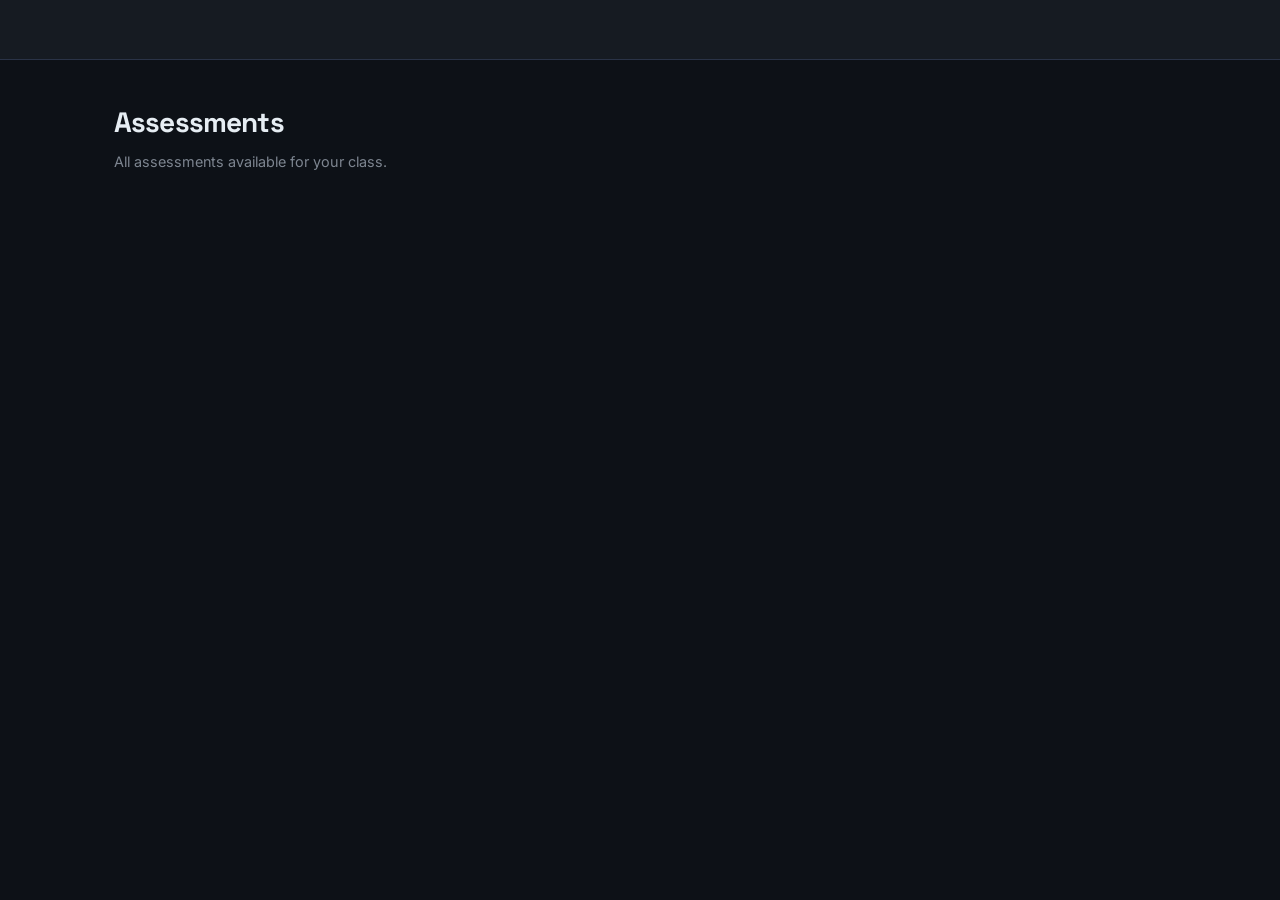
==== frontend/assessments.html @ ba1c1a13 "Fixed bugs. Frontend html pages added" ====
<!DOCTYPE html>
<html lang="en">
<head>
  <meta charset="UTF-8" />
  <meta name="viewport" content="width=device-width, initial-scale=1.0" />
  <title>Assessments – SmartPortal</title>
  <link rel="stylesheet" href="style.css" />
</head>
<body>
<nav></nav>

<div class="page">
  <div class="page-header">
    <h1>Assessments</h1>
    <p>All assessments available for your class.</p>
  </div>

  <div id="assessList"></div>
</div>

<!-- TAKE ASSESSMENT MODAL -->
<div class="modal-overlay" id="assessModal">
  <div class="modal">
    <div class="modal-header">
      <h2 id="modalTitle">Assessment</h2>
      <button class="modal-close" onclick="closeModal()">✕</button>
    </div>
    <div class="modal-body">
      <div id="modalAlert"></div>
      <div id="modalContent"></div>
      <div id="modalFooter" class="mt-3 flex-between"></div>
    </div>
  </div>
</div>

<script src="app.js"></script>
<script>
  if (!requireAuth()) throw '';
  renderNav('assessments.html');

  let currentAssessment = null;
  let currentSubmission = null;
  let questions = [];
  let answers = {};  // question_id -> { selected_option_id?, answer_text? }

  async function loadAssessments() {
    const el = document.getElementById('assessList');
    showLoading(el);
    try {
      const data = await apiFetch('/assessments');
      if (!data?.length) { showEmpty(el, '📝', 'No assessments available for your class right now.'); return; }
      el.innerHTML = `<div class="card-grid">${data.map(a => `
        <div class="assessment-card" onclick="openAssessment(${a.assessment_id})">
          <h3>${a.title}</h3>
          <p class="text-muted text-sm mt-1">${a.subject}</p>
          <div class="meta-row">
            <span class="badge">Class ${a.class_name}</span>
            <span class="badge accent">${a.max_marks} marks</span>
          </div>
        </div>
      `).join('')}</div>`;
    } catch (e) {
      showAlert(document.getElementById('assessList'), 'error', 'Could not load assessments: ' + (e.detail || e));
    }
  }

  async function openAssessment(id) {
    currentAssessment = id;
    answers = {};
    document.getElementById('assessModal').classList.add('show');

    const mc = document.getElementById('modalContent');
    const mf = document.getElementById('modalFooter');
    const ma = document.getElementById('modalAlert');
    ma.innerHTML = '';
    showLoading(mc);
    mf.innerHTML = '';

    try {
      const [assessment, qs] = await Promise.all([
        apiFetch(`/assessments/${id}`),
        apiFetch(`/assessments/${id}/questions`),
      ]);
      questions = qs || [];
      document.getElementById('modalTitle').textContent = assessment.title;

      mc.innerHTML = `
        <div style="margin-bottom:1.25rem">
          <div class="meta-row">
            <span class="badge">${assessment.subject}</span>
            <span class="badge info">${assessment.max_marks} marks total</span>
            <span class="badge">${questions.length} questions</span>
          </div>
        </div>
        ${questions.map((q, i) => renderQuestion(q, i)).join('')}
      `;

      mf.innerHTML = `
        <button class="btn btn-secondary" onclick="closeModal()">Cancel</button>
        <button class="btn btn-primary" onclick="startAndSubmit(${id})">Start &amp; Submit</button>
      `;
    } catch (e) {
      showAlert(mc, 'error', 'Could not load assessment: ' + (e.detail || e));
    }
  }

  function renderQuestion(q, i) {
    const isObj = q.question_type === 'objective' && q.options?.length;
    const opts = isObj
      ? q.options.map(o => `
          <label class="option-label" id="opt-label-${o.option_id}">
            <input type="radio" name="q${q.question_id}" value="${o.option_id}"
              onchange="selectOption(${q.question_id}, ${o.option_id}, 'opt-label-${o.option_id}', 'q${q.question_id}')">
            ${o.option_text}
            <span class="marks-badge">${q.marks} mk</span>
          </label>`).join('')
      : `<textarea rows="3" placeholder="Write your answer here…"
           oninput="answers['${q.question_id}'] = { answer_text: this.value }"
           style="font-size:.875rem"></textarea>`;

    return `
      <div class="question-card">
        <div class="q-num">Q${i + 1} · ${q.question_type}</div>
        <div class="q-text">${q.question_text}</div>
        ${opts}
      </div>`;
  }

  function selectOption(qid, oid, labelId, name) {
    answers[qid] = { selected_option_id: oid };
    document.querySelectorAll(`input[name="${name}"]`).forEach(r => {
      r.closest('.option-label')?.classList.remove('selected');
    });
    document.getElementById(labelId)?.classList.add('selected');
  }

  async function startAndSubmit(assessmentId) {
    const ma = document.getElementById('modalAlert');
    const mf = document.getElementById('modalFooter');
    ma.innerHTML = '';

    try {
      // 1. Create submission
      const sub = await apiFetch(`/submissions?assessment_id=${assessmentId}`, { method: 'POST' });
      currentSubmission = sub.submission_id;

      // 2. Build answers payload
      const payload = questions.map(q => {
        const a = answers[q.question_id] || {};
        return { question_id: q.question_id, ...a };
      });

      // 3. Submit answers
      await apiFetch(`/submissions/${currentSubmission}/answers`, {
        method: 'POST',
        body: JSON.stringify(payload),
      });

      // 4. Evaluate
      const result = await apiFetch(`/submissions/${currentSubmission}/evaluate`, { method: 'POST' });

      closeModal();
      window.location.href = `feedback.html?submission_id=${currentSubmission}`;
    } catch (e) {
      showAlert(ma, 'error', 'Submission failed: ' + (e.detail || JSON.stringify(e)));
    }
  }

  function closeModal() {
    document.getElementById('assessModal').classList.remove('show');
    currentAssessment = null;
    currentSubmission = null;
  }

  loadAssessments();
</script>
</body>
</html>
---- frontend/style.css ----
@import url('https://fonts.googleapis.com/css2?family=Space+Grotesk:wght@400;500;600;700&family=Inter:wght@400;500;600&display=swap');

:root {
  --bg:        #0d1117;
  --surface:   #161b22;
  --surface2:  #1c2330;
  --border:    #2a3347;
  --accent:    #f0a500;
  --accent2:   #e07b00;
  --text:      #e6edf3;
  --muted:     #7d8590;
  --success:   #3fb950;
  --danger:    #f85149;
  --info:      #58a6ff;
  --radius:    10px;
  --shadow:    0 4px 24px rgba(0,0,0,0.4);
}

*, *::before, *::after { box-sizing: border-box; margin: 0; padding: 0; }

body {
  font-family: 'Inter', sans-serif;
  background: var(--bg);
  color: var(--text);
  min-height: 100vh;
  font-size: 15px;
  line-height: 1.6;
}

/* ── NAV ── */
nav {
  background: var(--surface);
  border-bottom: 1px solid var(--border);
  padding: 0 2rem;
  height: 60px;
  display: flex;
  align-items: center;
  justify-content: space-between;
  position: sticky;
  top: 0;
  z-index: 100;
}

.nav-brand {
  font-family: 'Space Grotesk', sans-serif;
  font-weight: 700;
  font-size: 1.2rem;
  color: var(--accent);
  text-decoration: none;
  letter-spacing: -0.02em;
}
.nav-brand span { color: var(--text); }

.nav-links {
  display: flex;
  gap: 0.25rem;
  align-items: center;
  list-style: none;
}

.nav-links a {
  color: var(--muted);
  text-decoration: none;
  font-size: 0.875rem;
  font-weight: 500;
  padding: 0.4rem 0.85rem;
  border-radius: 6px;
  transition: color 0.15s, background 0.15s;
}
.nav-links a:hover,
.nav-links a.active { color: var(--text); background: var(--surface2); }

.nav-right {
  display: flex;
  align-items: center;
  gap: 0.75rem;
}

.nav-user {
  display: flex;
  align-items: center;
  gap: 0.6rem;
  font-size: 0.875rem;
  color: var(--muted);
}

.avatar {
  width: 34px; height: 34px;
  border-radius: 50%;
  background: linear-gradient(135deg, var(--accent), var(--accent2));
  display: flex; align-items: center; justify-content: center;
  font-family: 'Space Grotesk', sans-serif;
  font-weight: 700;
  font-size: 0.85rem;
  color: #000;
  cursor: pointer;
  border: 2px solid transparent;
  transition: border-color 0.2s;
}
.avatar:hover { border-color: var(--accent); }

/* Dropdown */
.dropdown { position: relative; }
.dropdown-menu {
  display: none;
  position: absolute;
  right: 0; top: calc(100% + 8px);
  background: var(--surface);
  border: 1px solid var(--border);
  border-radius: var(--radius);
  min-width: 160px;
  box-shadow: var(--shadow);
  overflow: hidden;
}
.dropdown-menu.show { display: block; }
.dropdown-menu a, .dropdown-menu button {
  display: block;
  width: 100%;
  padding: 0.65rem 1rem;
  color: var(--text);
  text-decoration: none;
  background: none;
  border: none;
  font-size: 0.875rem;
  font-family: 'Inter', sans-serif;
  cursor: pointer;
  text-align: left;
  transition: background 0.15s;
}
.dropdown-menu a:hover, .dropdown-menu button:hover { background: var(--surface2); }
.dropdown-menu .divider { height: 1px; background: var(--border); margin: 0.25rem 0; }
.dropdown-menu .logout { color: var(--danger); }

/* ── PAGE WRAPPER ── */
.page { max-width: 1100px; margin: 0 auto; padding: 2.5rem 1.5rem; }

.page-header {
  margin-bottom: 2rem;
}
.page-header h1 {
  font-family: 'Space Grotesk', sans-serif;
  font-size: 1.75rem;
  font-weight: 700;
  letter-spacing: -0.03em;
  color: var(--text);
}
.page-header p {
  color: var(--muted);
  margin-top: 0.35rem;
  font-size: 0.9rem;
}

/* ── CARDS ── */
.card {
  background: var(--surface);
  border: 1px solid var(--border);
  border-radius: var(--radius);
  padding: 1.5rem;
  box-shadow: var(--shadow);
}

.card-grid {
  display: grid;
  grid-template-columns: repeat(auto-fill, minmax(300px, 1fr));
  gap: 1rem;
}

.assessment-card {
  background: var(--surface);
  border: 1px solid var(--border);
  border-radius: var(--radius);
  padding: 1.25rem 1.5rem;
  cursor: pointer;
  transition: border-color 0.2s, transform 0.15s;
  position: relative;
  overflow: hidden;
}
.assessment-card::before {
  content: '';
  position: absolute;
  top: 0; left: 0;
  width: 3px; height: 100%;
  background: var(--accent);
  opacity: 0;
  transition: opacity 0.2s;
}
.assessment-card:hover { border-color: var(--accent); transform: translateY(-1px); }
.assessment-card:hover::before { opacity: 1; }

.assessment-card h3 {
  font-family: 'Space Grotesk', sans-serif;
  font-weight: 600;
  font-size: 1rem;
  margin-bottom: 0.5rem;
}

.meta-row {
  display: flex;
  flex-wrap: wrap;
  gap: 0.5rem;
  margin-top: 0.75rem;
}

.badge {
  display: inline-flex;
  align-items: center;
  gap: 0.3rem;
  padding: 0.25rem 0.6rem;
  border-radius: 4px;
  font-size: 0.75rem;
  font-weight: 600;
  background: var(--surface2);
  color: var(--muted);
  border: 1px solid var(--border);
}
.badge.accent { background: rgba(240,165,0,0.12); color: var(--accent); border-color: rgba(240,165,0,0.3); }
.badge.success { background: rgba(63,185,80,0.12); color: var(--success); border-color: rgba(63,185,80,0.3); }
.badge.danger { background: rgba(248,81,73,0.12); color: var(--danger); border-color: rgba(248,81,73,0.3); }
.badge.info { background: rgba(88,166,255,0.12); color: var(--info); border-color: rgba(88,166,255,0.3); }

/* ── STATS ── */
.stats-row {
  display: grid;
  grid-template-columns: repeat(auto-fit, minmax(180px, 1fr));
  gap: 1rem;
  margin-bottom: 2rem;
}

.stat-card {
  background: var(--surface);
  border: 1px solid var(--border);
  border-radius: var(--radius);
  padding: 1.25rem 1.5rem;
}
.stat-card .label {
  font-size: 0.75rem;
  font-weight: 600;
  color: var(--muted);
  text-transform: uppercase;
  letter-spacing: 0.06em;
  margin-bottom: 0.5rem;
}
.stat-card .value {
  font-family: 'Space Grotesk', sans-serif;
  font-size: 2rem;
  font-weight: 700;
  color: var(--text);
  line-height: 1;
}
.stat-card .value.accent { color: var(--accent); }
.stat-card .value.success { color: var(--success); }

/* ── SCORE RING ── */
.score-ring-wrap {
  display: flex;
  align-items: center;
  gap: 1.5rem;
  padding: 1.25rem 1.5rem;
  background: var(--surface);
  border: 1px solid var(--border);
  border-radius: var(--radius);
}
.score-ring-wrap .info { flex: 1; }
.score-ring-wrap .info h3 {
  font-family: 'Space Grotesk', sans-serif;
  font-weight: 600;
  font-size: 1rem;
  margin-bottom: 0.3rem;
}
.score-ring-wrap .info .sub { color: var(--muted); font-size: 0.85rem; }

svg.ring { width: 72px; height: 72px; flex-shrink: 0; }
.ring-bg { fill: none; stroke: var(--surface2); stroke-width: 6; }
.ring-fg { fill: none; stroke-width: 6; stroke-linecap: round; transform-origin: center; transform: rotate(-90deg); transition: stroke-dashoffset 0.6s ease; }

.score-text {
  font-family: 'Space Grotesk', sans-serif;
  font-weight: 700;
  font-size: 0.8rem;
  fill: var(--text);
  dominant-baseline: middle;
  text-anchor: middle;
}

/* ── TABLE ── */
table {
  width: 100%;
  border-collapse: collapse;
  font-size: 0.9rem;
}
th {
  text-align: left;
  padding: 0.65rem 1rem;
  color: var(--muted);
  font-size: 0.75rem;
  font-weight: 600;
  text-transform: uppercase;
  letter-spacing: 0.06em;
  border-bottom: 1px solid var(--border);
}
td {
  padding: 0.85rem 1rem;
  border-bottom: 1px solid var(--border);
  color: var(--text);
}
tr:last-child td { border-bottom: none; }
tr:hover td { background: var(--surface2); }

/* ── BUTTONS ── */
.btn {
  display: inline-flex;
  align-items: center;
  gap: 0.4rem;
  padding: 0.55rem 1.1rem;
  border-radius: 6px;
  font-size: 0.875rem;
  font-weight: 600;
  font-family: 'Inter', sans-serif;
  cursor: pointer;
  border: 1px solid transparent;
  transition: opacity 0.15s, transform 0.1s;
  text-decoration: none;
}
.btn:hover { opacity: 0.9; transform: translateY(-1px); }
.btn:active { transform: translateY(0); }

.btn-primary { background: var(--accent); color: #000; border-color: var(--accent); }
.btn-secondary { background: var(--surface2); color: var(--text); border-color: var(--border); }
.btn-danger { background: var(--danger); color: #fff; }
.btn-sm { padding: 0.35rem 0.75rem; font-size: 0.8rem; }

/* ── FORM ── */
.form-group { margin-bottom: 1.25rem; }
label {
  display: block;
  font-size: 0.8rem;
  font-weight: 600;
  color: var(--muted);
  text-transform: uppercase;
  letter-spacing: 0.05em;
  margin-bottom: 0.45rem;
}
input, select, textarea {
  width: 100%;
  background: var(--surface2);
  border: 1px solid var(--border);
  border-radius: 6px;
  padding: 0.65rem 0.9rem;
  color: var(--text);
  font-size: 0.9rem;
  font-family: 'Inter', sans-serif;
  outline: none;
  transition: border-color 0.15s;
}
input:focus, select:focus, textarea:focus {
  border-color: var(--accent);
}
textarea { min-height: 90px; resize: vertical; }

/* ── AUTH PAGE ── */
.auth-wrap {
  min-height: 100vh;
  display: flex;
  align-items: center;
  justify-content: center;
  padding: 2rem;
  background: var(--bg);
}
.auth-card {
  background: var(--surface);
  border: 1px solid var(--border);
  border-radius: 14px;
  padding: 2.5rem;
  width: 100%;
  max-width: 440px;
  box-shadow: var(--shadow);
}
.auth-logo {
  font-family: 'Space Grotesk', sans-serif;
  font-weight: 700;
  font-size: 1.4rem;
  color: var(--accent);
  text-align: center;
  margin-bottom: 0.25rem;
}
.auth-logo span { color: var(--text); }
.auth-sub {
  text-align: center;
  color: var(--muted);
  font-size: 0.85rem;
  margin-bottom: 2rem;
}
.auth-tabs {
  display: flex;
  background: var(--surface2);
  border-radius: 8px;
  padding: 3px;
  margin-bottom: 1.75rem;
}
.auth-tab {
  flex: 1;
  padding: 0.55rem;
  text-align: center;
  border-radius: 6px;
  font-size: 0.875rem;
  font-weight: 600;
  cursor: pointer;
  color: var(--muted);
  transition: all 0.15s;
  border: none;
  background: none;
  font-family: 'Inter', sans-serif;
}
.auth-tab.active {
  background: var(--surface);
  color: var(--text);
  box-shadow: 0 1px 4px rgba(0,0,0,0.3);
}

/* ── ALERT ── */
.alert {
  padding: 0.75rem 1rem;
  border-radius: 6px;
  font-size: 0.875rem;
  margin-bottom: 1rem;
}
.alert-error { background: rgba(248,81,73,0.12); border: 1px solid rgba(248,81,73,0.3); color: var(--danger); }
.alert-success { background: rgba(63,185,80,0.12); border: 1px solid rgba(63,185,80,0.3); color: var(--success); }
.alert-info { background: rgba(88,166,255,0.1); border: 1px solid rgba(88,166,255,0.25); color: var(--info); }

/* ── MODAL ── */
.modal-overlay {
  display: none;
  position: fixed; inset: 0;
  background: rgba(0,0,0,0.65);
  z-index: 200;
  align-items: center;
  justify-content: center;
  padding: 1.5rem;
}
.modal-overlay.show { display: flex; }
.modal {
  background: var(--surface);
  border: 1px solid var(--border);
  border-radius: 14px;
  width: 100%;
  max-width: 580px;
  max-height: 85vh;
  overflow-y: auto;
  box-shadow: var(--shadow);
}
.modal-header {
  padding: 1.5rem 1.5rem 0;
  display: flex;
  justify-content: space-between;
  align-items: flex-start;
}
.modal-header h2 {
  font-family: 'Space Grotesk', sans-serif;
  font-weight: 700;
  font-size: 1.1rem;
}
.modal-close {
  background: none; border: none;
  color: var(--muted); cursor: pointer;
  font-size: 1.3rem; line-height: 1;
  padding: 0; transition: color 0.15s;
}
.modal-close:hover { color: var(--text); }
.modal-body { padding: 1.25rem 1.5rem 1.5rem; }

/* ── LOADING / EMPTY ── */
.loading {
  text-align: center;
  padding: 3rem;
  color: var(--muted);
  font-size: 0.9rem;
}
.spinner {
  width: 32px; height: 32px;
  border: 3px solid var(--border);
  border-top-color: var(--accent);
  border-radius: 50%;
  animation: spin 0.7s linear infinite;
  margin: 0 auto 0.75rem;
}
@keyframes spin { to { transform: rotate(360deg); } }

.empty {
  text-align: center;
  padding: 3rem;
  color: var(--muted);
}
.empty-icon { font-size: 2.5rem; margin-bottom: 0.75rem; }
.empty p { font-size: 0.9rem; }

/* ── PROGRESS BAR ── */
.progress-wrap { background: var(--surface2); border-radius: 99px; height: 6px; overflow: hidden; }
.progress-bar { height: 100%; border-radius: 99px; background: var(--accent); transition: width 0.4s ease; }
.progress-bar.success { background: var(--success); }
.progress-bar.danger { background: var(--danger); }

/* ── FEEDBACK ITEM ── */
.feedback-item {
  background: var(--surface2);
  border: 1px solid var(--border);
  border-radius: 8px;
  padding: 1rem 1.25rem;
  margin-bottom: 0.75rem;
}
.feedback-item .q-text { font-weight: 500; margin-bottom: 0.5rem; }
.feedback-item .answer { color: var(--muted); font-size: 0.875rem; margin-bottom: 0.4rem; }
.feedback-item .fb {
  font-size: 0.8rem;
  font-weight: 600;
  display: inline-flex;
  align-items: center;
  gap: 0.3rem;
  margin-top: 0.3rem;
}

/* ── UTILS ── */
.flex { display: flex; }
.flex-between { display: flex; justify-content: space-between; align-items: center; }
.gap-1 { gap: 0.5rem; }
.gap-2 { gap: 1rem; }
.mt-1 { margin-top: 0.5rem; }
.mt-2 { margin-top: 1rem; }
.mt-3 { margin-top: 1.5rem; }
.text-muted { color: var(--muted); }
.text-sm { font-size: 0.85rem; }
.font-mono { font-family: 'Space Grotesk', monospace; }
.hidden { display: none !important; }

/* ── QUESTION CARD (take assessment) ── */
.question-card {
  background: var(--surface);
  border: 1px solid var(--border);
  border-radius: var(--radius);
  padding: 1.5rem;
  margin-bottom: 1rem;
}
.question-card .q-num {
  font-size: 0.7rem;
  font-weight: 700;
  letter-spacing: 0.08em;
  text-transform: uppercase;
  color: var(--accent);
  margin-bottom: 0.5rem;
}
.question-card .q-text {
  font-weight: 500;
  margin-bottom: 1rem;
  font-size: 0.95rem;
}
.option-label {
  display: flex;
  align-items: center;
  gap: 0.65rem;
  padding: 0.65rem 0.9rem;
  border-radius: 7px;
  border: 1px solid var(--border);
  margin-bottom: 0.5rem;
  cursor: pointer;
  transition: border-color 0.15s, background 0.15s;
  font-size: 0.875rem;
}
.option-label input[type=radio] { accent-color: var(--accent); }
.option-label:hover { border-color: var(--accent); background: rgba(240,165,0,0.05); }
.option-label.selected { border-color: var(--accent); background: rgba(240,165,0,0.08); }
.marks-badge {
  margin-left: auto;
  font-size: 0.75rem;
  color: var(--muted);
}

@media (max-width: 640px) {
  nav { padding: 0 1rem; }
  .nav-links { display: none; }
  .page { padding: 1.5rem 1rem; }
  .stats-row { grid-template-columns: 1fr 1fr; }
}
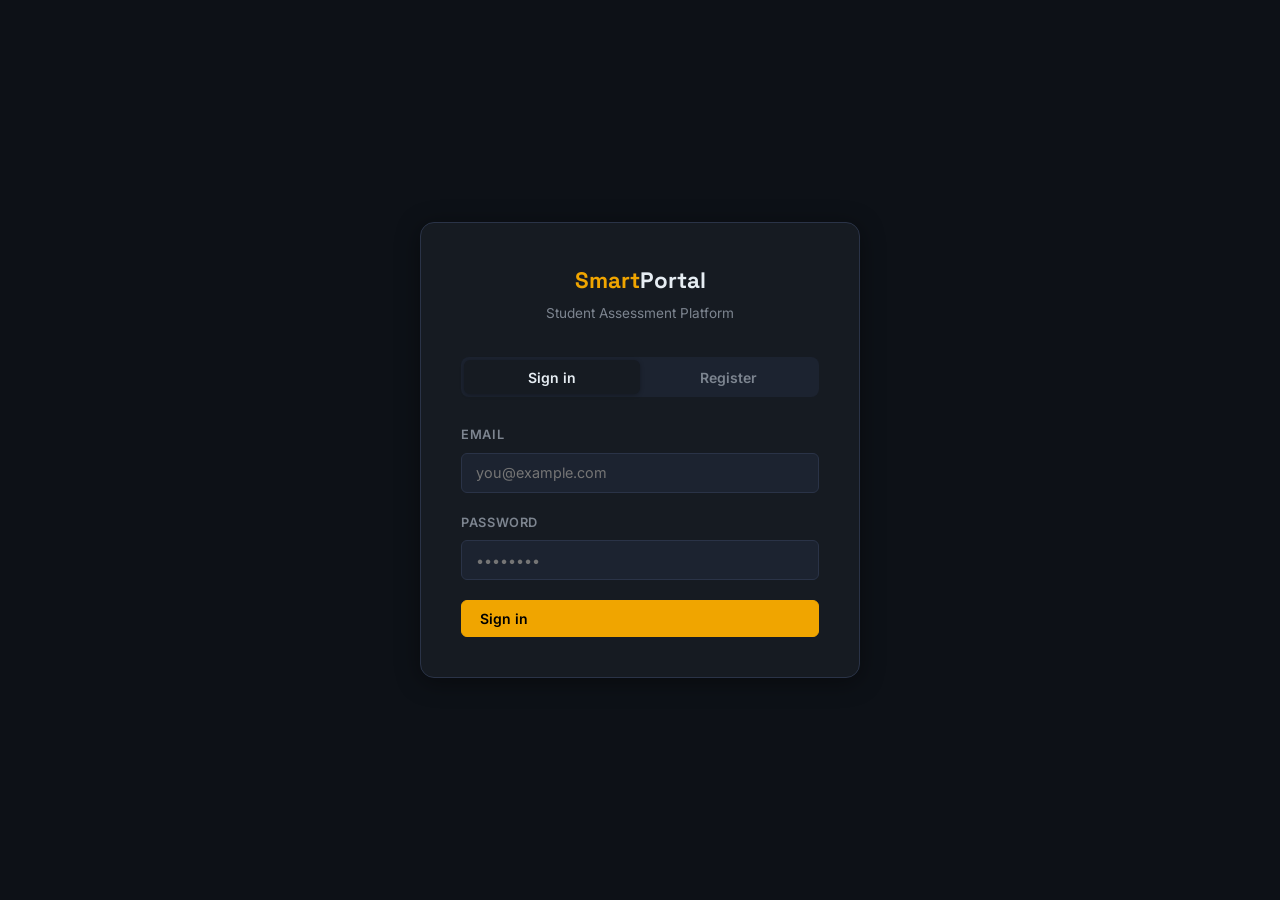
==== commit e70c4a69: "made changes in the frontend files." ====
--- a/frontend/assessments.html
+++ b/frontend/assessments.html
@@ -60,7 +60,7 @@
         </div>
       `).join('')}</div>`;
     } catch (e) {
-      showAlert(document.getElementById('assessList'), 'error', 'Could not load assessments: ' + (e.detail || e));
+      showAlert(document.getElementById('assessList'), 'error', 'Could not load assessments: ' + formatError(e.detail));
     }
   }
 
@@ -97,15 +97,15 @@
 
       mf.innerHTML = `
         <button class="btn btn-secondary" onclick="closeModal()">Cancel</button>
-        <button class="btn btn-primary" onclick="startAndSubmit(${id})">Start &amp; Submit</button>
+        <button class="btn btn-primary" id="submitBtn" onclick="startAndSubmit(${id})">Submit Assessment</button>
       `;
     } catch (e) {
-      showAlert(mc, 'error', 'Could not load assessment: ' + (e.detail || e));
+      showAlert(mc, 'error', 'Could not load assessment: ' + formatError(e.detail));
     }
   }
 
   function renderQuestion(q, i) {
-    const isObj = q.question_type === 'objective' && q.options?.length;
+    const isObj = q.question_type?.toLowerCase() === 'objective' && q.options?.length;
     const opts = isObj
       ? q.options.map(o => `
           <label class="option-label" id="opt-label-${o.option_id}">
@@ -136,33 +136,48 @@
 
   async function startAndSubmit(assessmentId) {
     const ma = document.getElementById('modalAlert');
-    const mf = document.getElementById('modalFooter');
+    const submitBtn = document.getElementById('submitBtn');
     ma.innerHTML = '';
 
+    const unanswered = questions.filter(q => {
+      const a = answers[q.question_id];
+      if (!a) return true;
+      if (q.question_type?.toLowerCase() === 'objective') return a.selected_option_id == null;
+      return !a.answer_text?.trim();
+    });
+
+    if (unanswered.length) {
+      showAlert(ma, 'error', `Please answer all questions. ${unanswered.length} remaining.`);
+      return;
+    }
+
+    if (submitBtn) { submitBtn.disabled = true; submitBtn.textContent = 'Submitting…'; }
+
     try {
-      // 1. Create submission
       const sub = await apiFetch(`/submissions?assessment_id=${assessmentId}`, { method: 'POST' });
       currentSubmission = sub.submission_id;
 
-      // 2. Build answers payload
       const payload = questions.map(q => {
-        const a = answers[q.question_id] || {};
-        return { question_id: q.question_id, ...a };
+        const a = answers[q.question_id];
+        return {
+          question_id: q.question_id,
+          selected_option_id: a.selected_option_id ?? null,
+          answer_text: a.answer_text?.trim() || null,
+        };
       });
 
-      // 3. Submit answers
       await apiFetch(`/submissions/${currentSubmission}/answers`, {
         method: 'POST',
         body: JSON.stringify(payload),
       });
 
-      // 4. Evaluate
-      const result = await apiFetch(`/submissions/${currentSubmission}/evaluate`, { method: 'POST' });
+      await apiFetch(`/submissions/${currentSubmission}/evaluate`, { method: 'POST' });
 
       closeModal();
       window.location.href = `feedback.html?submission_id=${currentSubmission}`;
     } catch (e) {
-      showAlert(ma, 'error', 'Submission failed: ' + (e.detail || JSON.stringify(e)));
+      showAlert(ma, 'error', 'Submission failed: ' + formatError(e.detail));
+      if (submitBtn) { submitBtn.disabled = false; submitBtn.textContent = 'Submit Assessment'; }
     }
   }
 
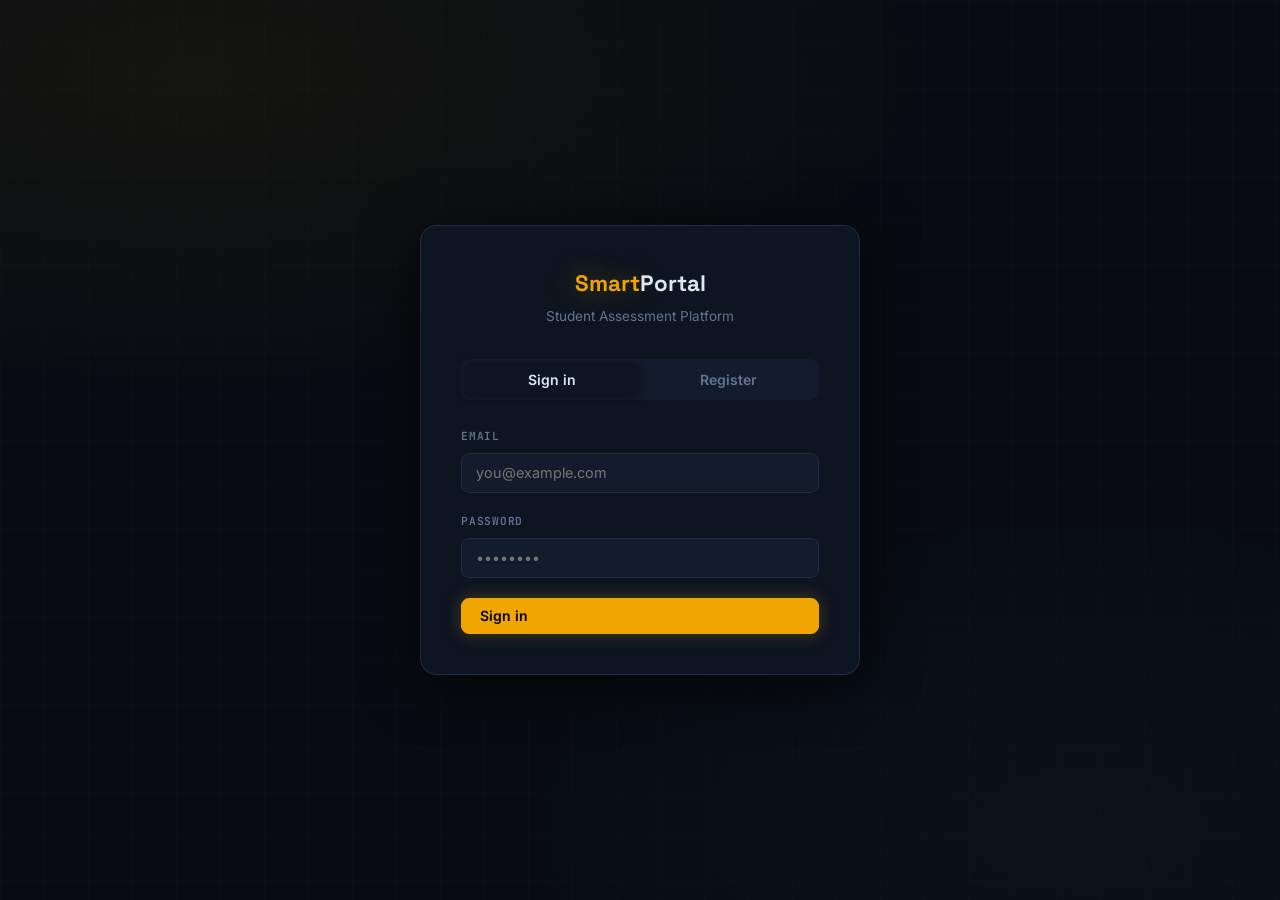
==== commit 8bf9f475: "added practice with AI. stores questions results and feedback in DB.assessment and practice session " ====
--- a/frontend/assessments.html
+++ b/frontend/assessments.html
@@ -47,21 +47,116 @@
     const el = document.getElementById('assessList');
     showLoading(el);
     try {
-      const data = await apiFetch('/assessments');
+      const [data, submissions] = await Promise.all([
+        apiFetch('/assessments'),
+        apiFetch('/submissions')
+      ]);
       if (!data?.length) { showEmpty(el, '📝', 'No assessments available for your class right now.'); return; }
-      el.innerHTML = `<div class="card-grid">${data.map(a => `
-        <div class="assessment-card" onclick="openAssessment(${a.assessment_id})">
-          <h3>${a.title}</h3>
-          <p class="text-muted text-sm mt-1">${a.subject}</p>
-          <div class="meta-row">
-            <span class="badge">Class ${a.class_name}</span>
-            <span class="badge accent">${a.max_marks} marks</span>
-          </div>
-        </div>
-      `).join('')}</div>`;
+
+      // Build a map: assessment_id -> array of submissions
+      const subMap = {};
+      (submissions || []).forEach(s => {
+        if (!subMap[s.assessment_id]) subMap[s.assessment_id] = [];
+        subMap[s.assessment_id].push(s);
+      });
+
+      // Classify each assessment
+      const pending = [];
+      const completed = [];
+      const retake = [];
+
+      data.forEach(a => {
+        const subs = subMap[a.assessment_id];
+        if (!subs || subs.length === 0) {
+          pending.push(a);
+        } else {
+          completed.push(a);
+          // Retake is allowed for all assessments right now
+          retake.push(a);
+        }
+      });
+
+      let html = '';
+
+      // Pending section
+      if (pending.length) {
+        html += `<div class="assess-section">
+          <div class="assess-section-header">
+            <span class="assess-section-icon pending">◷</span>
+            <h2>Pending</h2>
+            <span class="badge">${pending.length}</span>
+          </div>
+          <div class="card-grid">${pending.map(a => renderAssessCard(a, 'pending', null)).join('')}</div>
+        </div>`;
+      }
+
+      // Completed section
+      if (completed.length) {
+        html += `<div class="assess-section">
+          <div class="assess-section-header">
+            <span class="assess-section-icon completed">✓</span>
+            <h2>Completed</h2>
+            <span class="badge success">${completed.length}</span>
+          </div>
+          <div class="card-grid">${completed.map(a => {
+            const latest = subMap[a.assessment_id].sort((x, y) =>
+              new Date(y.submitted_at) - new Date(x.submitted_at)
+            )[0];
+            return renderAssessCard(a, 'completed', latest);
+          }).join('')}</div>
+        </div>`;
+      }
+
+      // Retake section
+      if (retake.length) {
+        html += `<div class="assess-section">
+          <div class="assess-section-header">
+            <span class="assess-section-icon retake">↺</span>
+            <h2>Retake Available</h2>
+            <span class="badge info">${retake.length}</span>
+          </div>
+          <div class="card-grid">${retake.map(a => renderAssessCard(a, 'retake', null)).join('')}</div>
+        </div>`;
+      }
+
+      if (!html) { showEmpty(el, '📝', 'No assessments available for your class right now.'); return; }
+      el.innerHTML = html;
     } catch (e) {
       showAlert(document.getElementById('assessList'), 'error', 'Could not load assessments: ' + formatError(e.detail));
     }
+  }
+
+  function renderAssessCard(a, status, latestSub) {
+    const statusConfig = {
+      pending:   { label: 'Pending',   cls: 'accent',  icon: '◷', action: 'Take Assessment →' },
+      completed: { label: 'Completed', cls: 'success', icon: '✓', action: 'View Submitted Answers →' },
+      retake:    { label: 'Retake',    cls: 'info',     icon: '↺', action: 'Retake Assessment →' }
+    };
+    const s = statusConfig[status];
+
+    const submittedInfo = latestSub
+      ? `<span class="text-sm text-muted" style="margin-top:.35rem;display:block">Last submitted: ${formatDate(latestSub.submitted_at)}</span>`
+      : '';
+
+    // Completed cards go to feedback page; pending/retake open the assessment modal
+    const clickAction = status === 'completed' && latestSub
+      ? `window.location.href='feedback.html?submission_id=${latestSub.submission_id}'`
+      : `openAssessment(${a.assessment_id})`;
+
+    return `
+      <div class="assessment-card assess-status-${status}" onclick="${clickAction}">
+        <div class="assess-status-badge">
+          <span class="badge ${s.cls}">${s.icon} ${s.label}</span>
+        </div>
+        <h3>${escapeHtml(a.title)}</h3>
+        <p class="text-muted text-sm mt-1">${escapeHtml(a.subject)}</p>
+        ${submittedInfo}
+        <div class="meta-row">
+          <span class="badge">Class ${escapeHtml(a.class_name)}</span>
+          <span class="badge accent">${a.max_marks} marks</span>
+        </div>
+        <div class="assess-action text-sm">${s.action}</div>
+      </div>`;
   }
 
   async function openAssessment(id) {
@@ -87,7 +182,7 @@
       mc.innerHTML = `
         <div style="margin-bottom:1.25rem">
           <div class="meta-row">
-            <span class="badge">${assessment.subject}</span>
+            <span class="badge">${escapeHtml(assessment.subject)}</span>
             <span class="badge info">${assessment.max_marks} marks total</span>
             <span class="badge">${questions.length} questions</span>
           </div>
@@ -120,8 +215,8 @@
 
     return `
       <div class="question-card">
-        <div class="q-num">Q${i + 1} · ${q.question_type}</div>
-        <div class="q-text">${q.question_text}</div>
+        <div class="q-num">Q${i + 1} · ${escapeHtml(q.question_type)}</div>
+        <div class="q-text">${escapeHtml(q.question_text)}</div>
         ${opts}
       </div>`;
   }
@@ -173,8 +268,9 @@
 
       await apiFetch(`/submissions/${currentSubmission}/evaluate`, { method: 'POST' });
 
-      closeModal();
-      window.location.href = `feedback.html?submission_id=${currentSubmission}`;
+    const submissionId = currentSubmission;  // ← save it first
+    closeModal();
+    window.location.href = `feedback.html?submission_id=${submissionId}`;
     } catch (e) {
       showAlert(ma, 'error', 'Submission failed: ' + formatError(e.detail));
       if (submitBtn) { submitBtn.disabled = false; submitBtn.textContent = 'Submit Assessment'; }
--- a/frontend/style.css
+++ b/frontend/style.css
@@ -1,36 +1,61 @@
-@import url('https://fonts.googleapis.com/css2?family=Space+Grotesk:wght@400;500;600;700&family=Inter:wght@400;500;600&display=swap');
+@import url('https://fonts.googleapis.com/css2?family=Space+Grotesk:wght@400;500;600;700&family=Inter:wght@400;500;600&family=JetBrains+Mono:wght@400;500&display=swap');
 
 :root {
-  --bg:        #0d1117;
-  --surface:   #161b22;
-  --surface2:  #1c2330;
-  --border:    #2a3347;
+  --bg:        #080c12;
+  --surface:   #0d1520;
+  --surface2:  #131c2c;
+  --border:    #1c2d44;
   --accent:    #f0a500;
-  --accent2:   #e07b00;
-  --text:      #e6edf3;
-  --muted:     #7d8590;
+  --accent2:   #ff7a00;
+  --text:      #dce8f5;
+  --muted:     #647390;
   --success:   #3fb950;
   --danger:    #f85149;
   --info:      #58a6ff;
-  --radius:    10px;
-  --shadow:    0 4px 24px rgba(0,0,0,0.4);
+  --radius:    12px;
+  --radius-sm: 8px;
+  --shadow:    0 4px 32px rgba(0,0,0,0.55);
+  --shadow-lg: 0 8px 56px rgba(0,0,0,0.7);
+  --glow-xs:   0 0 8px  rgba(240,165,0,0.22);
+  --glow-sm:   0 0 16px rgba(240,165,0,0.28);
+  --glow-md:   0 0 32px rgba(240,165,0,0.32);
+  --glow-lg:   0 0 60px rgba(240,165,0,0.2);
+  --glow-success: 0 0 16px rgba(63,185,80,0.28);
+  --glow-danger:  0 0 16px rgba(248,81,73,0.28);
+  --glow-info:    0 0 16px rgba(88,166,255,0.22);
 }
 
 *, *::before, *::after { box-sizing: border-box; margin: 0; padding: 0; }
 
 body {
   font-family: 'Inter', sans-serif;
-  background: var(--bg);
+  background-color: var(--bg);
+  background-image:
+    radial-gradient(ellipse 90% 55% at 15% 8%,  rgba(240,165,0,0.055)  0%, transparent 65%),
+    radial-gradient(ellipse 70% 55% at 85% 92%,  rgba(88,166,255,0.04)  0%, transparent 65%),
+    linear-gradient(rgba(240,165,0,0.016) 1px, transparent 1px),
+    linear-gradient(90deg, rgba(240,165,0,0.016) 1px, transparent 1px);
+  background-size: 100% 100%, 100% 100%, 44px 44px, 44px 44px;
   color: var(--text);
   min-height: 100vh;
   font-size: 15px;
   line-height: 1.6;
 }
 
-/* ── NAV ── */
+/* ── ANIMATIONS ─────────────────────────────────────── */
+@keyframes spin       { to { transform: rotate(360deg); } }
+@keyframes fadeInUp   { from { opacity:0; transform:translateY(18px); } to { opacity:1; transform:translateY(0); } }
+@keyframes pulse-glow { 0%,100% { box-shadow: var(--glow-sm); } 50% { box-shadow: var(--glow-md); } }
+@keyframes pulse-dot  { 0%,100% { opacity:1; box-shadow:0 0 6px currentColor; } 50% { opacity:0.3; box-shadow:none; } }
+@keyframes blink      { 0%,80%,100% { opacity:0; } 40% { opacity:1; } }
+@keyframes scan-line  { 0% { top:-10%; } 100% { top:110%; } }
+
+/* ── NAV ────────────────────────────────────────────── */
 nav {
-  background: var(--surface);
-  border-bottom: 1px solid var(--border);
+  background: rgba(8,12,18,0.82);
+  backdrop-filter: blur(24px);
+  -webkit-backdrop-filter: blur(24px);
+  border-bottom: 1px solid rgba(240,165,0,0.13);
   padding: 0 2rem;
   height: 60px;
   display: flex;
@@ -39,6 +64,7 @@
   position: sticky;
   top: 0;
   z-index: 100;
+  box-shadow: 0 1px 0 rgba(240,165,0,0.05), 0 4px 20px rgba(0,0,0,0.4);
 }
 
 .nav-brand {
@@ -48,115 +74,150 @@
   color: var(--accent);
   text-decoration: none;
   letter-spacing: -0.02em;
-}
-.nav-brand span { color: var(--text); }
-
-.nav-links {
-  display: flex;
-  gap: 0.25rem;
-  align-items: center;
-  list-style: none;
-}
-
+  text-shadow: 0 0 22px rgba(240,165,0,0.45);
+  transition: text-shadow 0.25s;
+}
+.nav-brand:hover { text-shadow: 0 0 36px rgba(240,165,0,0.65); }
+.nav-brand span  { color: var(--text); text-shadow: none; }
+
+.nav-links { display: flex; gap: 0.2rem; align-items: center; list-style: none; }
 .nav-links a {
   color: var(--muted);
   text-decoration: none;
   font-size: 0.875rem;
   font-weight: 500;
   padding: 0.4rem 0.85rem;
-  border-radius: 6px;
+  border-radius: 7px;
   transition: color 0.15s, background 0.15s;
-}
-.nav-links a:hover,
-.nav-links a.active { color: var(--text); background: var(--surface2); }
-
-.nav-right {
-  display: flex;
-  align-items: center;
-  gap: 0.75rem;
-}
-
-.nav-user {
-  display: flex;
-  align-items: center;
-  gap: 0.6rem;
-  font-size: 0.875rem;
-  color: var(--muted);
-}
+  position: relative;
+}
+.nav-links a::after {
+  content: '';
+  position: absolute;
+  bottom: 2px; left: 50%;
+  transform: translateX(-50%);
+  width: 0; height: 2px;
+  background: var(--accent);
+  border-radius: 2px;
+  box-shadow: var(--glow-xs);
+  transition: width 0.22s ease;
+}
+.nav-links a:hover { color: var(--text); background: rgba(240,165,0,0.06); }
+.nav-links a.active { color: var(--accent); background: rgba(240,165,0,0.08); }
+.nav-links a.active::after { width: 55%; }
+
+.nav-right { display: flex; align-items: center; gap: 0.75rem; }
+.nav-user  { display: flex; align-items: center; gap: 0.6rem; font-size: 0.875rem; color: var(--muted); }
 
 .avatar {
-  width: 34px; height: 34px;
-  border-radius: 50%;
+  width: 34px; height: 34px; border-radius: 50%;
   background: linear-gradient(135deg, var(--accent), var(--accent2));
   display: flex; align-items: center; justify-content: center;
   font-family: 'Space Grotesk', sans-serif;
-  font-weight: 700;
-  font-size: 0.85rem;
-  color: #000;
-  cursor: pointer;
-  border: 2px solid transparent;
-  transition: border-color 0.2s;
-}
-.avatar:hover { border-color: var(--accent); }
+  font-weight: 700; font-size: 0.85rem; color: #000;
+  cursor: pointer; border: 2px solid transparent;
+  transition: border-color 0.2s, box-shadow 0.2s;
+}
+.avatar:hover { border-color: var(--accent); box-shadow: var(--glow-sm); }
+
+/* Hamburger */
+.hamburger {
+  display: none;
+  flex-direction: column; gap: 5px;
+  background: none; border: 1px solid var(--border);
+  border-radius: 7px; cursor: pointer; padding: 7px 8px;
+  transition: border-color 0.2s, background 0.2s;
+}
+.hamburger:hover { border-color: rgba(240,165,0,0.4); background: rgba(240,165,0,0.05); }
+.hamburger span {
+  display: block; width: 18px; height: 2px;
+  background: var(--text); border-radius: 2px;
+  transition: transform 0.3s ease, opacity 0.3s ease;
+}
+.hamburger.open span:nth-child(1) { transform: translateY(7px) rotate(45deg); }
+.hamburger.open span:nth-child(2) { opacity: 0; }
+.hamburger.open span:nth-child(3) { transform: translateY(-7px) rotate(-45deg); }
 
 /* Dropdown */
 .dropdown { position: relative; }
 .dropdown-menu {
-  display: none;
-  position: absolute;
+  display: none; position: absolute;
   right: 0; top: calc(100% + 8px);
-  background: var(--surface);
-  border: 1px solid var(--border);
-  border-radius: var(--radius);
-  min-width: 160px;
-  box-shadow: var(--shadow);
-  overflow: hidden;
+  background: var(--surface); border: 1px solid rgba(240,165,0,0.14);
+  border-radius: var(--radius); min-width: 160px;
+  box-shadow: var(--shadow), var(--glow-xs); overflow: hidden;
+  animation: fadeInUp 0.18s ease;
 }
 .dropdown-menu.show { display: block; }
 .dropdown-menu a, .dropdown-menu button {
-  display: block;
-  width: 100%;
-  padding: 0.65rem 1rem;
-  color: var(--text);
-  text-decoration: none;
-  background: none;
-  border: none;
-  font-size: 0.875rem;
-  font-family: 'Inter', sans-serif;
-  cursor: pointer;
-  text-align: left;
-  transition: background 0.15s;
+  display: block; width: 100%; padding: 0.65rem 1rem;
+  color: var(--text); text-decoration: none; background: none; border: none;
+  font-size: 0.875rem; font-family: 'Inter', sans-serif;
+  cursor: pointer; text-align: left; transition: background 0.15s;
 }
 .dropdown-menu a:hover, .dropdown-menu button:hover { background: var(--surface2); }
 .dropdown-menu .divider { height: 1px; background: var(--border); margin: 0.25rem 0; }
 .dropdown-menu .logout { color: var(--danger); }
 
+/* Mobile Drawer */
+.mobile-drawer {
+  position: fixed; top: 60px; left: 0;
+  width: 270px; height: calc(100vh - 60px);
+  background: var(--surface); border-right: 1px solid rgba(240,165,0,0.1);
+  z-index: 150; transform: translateX(-100%);
+  transition: transform 0.3s cubic-bezier(0.4,0,0.2,1);
+  overflow-y: auto; padding: 1rem;
+}
+.mobile-drawer.open { transform: translateX(0); box-shadow: 8px 0 40px rgba(0,0,0,0.55); }
+.mobile-drawer ul { list-style: none; display: flex; flex-direction: column; gap: 0.2rem; }
+.mobile-drawer ul a {
+  display: block; padding: 0.75rem 1rem;
+  color: var(--muted); text-decoration: none;
+  font-size: 0.9rem; font-weight: 500; border-radius: 8px; transition: all 0.15s;
+}
+.mobile-drawer ul a:hover, .mobile-drawer ul a.active {
+  color: var(--accent); background: rgba(240,165,0,0.08);
+}
+.mobile-drawer-overlay {
+  display: none; position: fixed; inset: 0; top: 60px;
+  background: rgba(0,0,0,0.6); z-index: 140;
+  backdrop-filter: blur(4px);
+}
+.mobile-drawer-overlay.open { display: block; }
+
 /* ── PAGE WRAPPER ── */
 .page { max-width: 1100px; margin: 0 auto; padding: 2.5rem 1.5rem; }
 
 .page-header {
   margin-bottom: 2rem;
+  padding-bottom: 1.5rem;
+  border-bottom: 1px solid var(--border);
+  position: relative;
+}
+.page-header::after {
+  content: '';
+  position: absolute; bottom: -1px; left: 0;
+  width: 72px; height: 2px;
+  background: linear-gradient(90deg, var(--accent), transparent);
+  box-shadow: var(--glow-xs);
 }
 .page-header h1 {
   font-family: 'Space Grotesk', sans-serif;
-  font-size: 1.75rem;
-  font-weight: 700;
-  letter-spacing: -0.03em;
-  color: var(--text);
-}
-.page-header p {
-  color: var(--muted);
-  margin-top: 0.35rem;
-  font-size: 0.9rem;
-}
+  font-size: 1.75rem; font-weight: 700;
+  letter-spacing: -0.03em; color: var(--text);
+}
+.page-header p { color: var(--muted); margin-top: 0.35rem; font-size: 0.9rem; }
 
 /* ── CARDS ── */
 .card {
-  background: var(--surface);
-  border: 1px solid var(--border);
-  border-radius: var(--radius);
-  padding: 1.5rem;
+  background: var(--surface); border: 1px solid var(--border);
+  border-radius: var(--radius); padding: 1.5rem;
   box-shadow: var(--shadow);
+  transition: border-color 0.22s, box-shadow 0.22s;
+}
+.card:hover {
+  border-color: rgba(240,165,0,0.22);
+  box-shadow: var(--shadow), var(--glow-xs);
 }
 
 .card-grid {
@@ -166,417 +227,591 @@
 }
 
 .assessment-card {
-  background: var(--surface);
-  border: 1px solid var(--border);
-  border-radius: var(--radius);
-  padding: 1.25rem 1.5rem;
-  cursor: pointer;
-  transition: border-color 0.2s, transform 0.15s;
-  position: relative;
-  overflow: hidden;
+  background: var(--surface); border: 1px solid var(--border);
+  border-radius: var(--radius); padding: 1.25rem 1.5rem;
+  cursor: pointer; position: relative; overflow: hidden;
+  transition: border-color 0.22s, transform 0.18s, box-shadow 0.22s;
+  animation: fadeInUp 0.4s ease backwards;
 }
 .assessment-card::before {
-  content: '';
-  position: absolute;
-  top: 0; left: 0;
+  content: ''; position: absolute; top: 0; left: 0;
   width: 3px; height: 100%;
-  background: var(--accent);
-  opacity: 0;
-  transition: opacity 0.2s;
-}
-.assessment-card:hover { border-color: var(--accent); transform: translateY(-1px); }
+  background: linear-gradient(to bottom, var(--accent), var(--accent2));
+  opacity: 0; transition: opacity 0.22s;
+  box-shadow: 0 0 10px var(--accent);
+}
+.assessment-card:hover {
+  border-color: rgba(240,165,0,0.38);
+  transform: translateY(-2px);
+  box-shadow: var(--shadow), 0 0 24px rgba(240,165,0,0.1);
+}
 .assessment-card:hover::before { opacity: 1; }
-
 .assessment-card h3 {
   font-family: 'Space Grotesk', sans-serif;
-  font-weight: 600;
-  font-size: 1rem;
-  margin-bottom: 0.5rem;
-}
-
-.meta-row {
-  display: flex;
-  flex-wrap: wrap;
-  gap: 0.5rem;
-  margin-top: 0.75rem;
-}
-
+  font-weight: 600; font-size: 1rem; margin-bottom: 0.5rem;
+}
+
+/* ── Assessment Status Sections ── */
+.assess-section { margin-bottom: 2rem; }
+.assess-section-header {
+  display: flex; align-items: center; gap: 0.6rem;
+  margin-bottom: 1rem; padding-bottom: 0.6rem;
+  border-bottom: 1px solid var(--border);
+}
+.assess-section-header h2 {
+  font-family: 'Space Grotesk', sans-serif;
+  font-size: 1rem; font-weight: 600; color: var(--text);
+}
+.assess-section-icon {
+  width: 30px; height: 30px; border-radius: 8px;
+  display: flex; align-items: center; justify-content: center;
+  font-size: 0.9rem; font-weight: 700; flex-shrink: 0;
+}
+.assess-section-icon.pending   { background: rgba(240,165,0,0.12); color: var(--accent); }
+.assess-section-icon.completed { background: rgba(63,185,80,0.12); color: var(--success); }
+.assess-section-icon.retake    { background: rgba(88,166,255,0.12); color: var(--info); }
+
+/* Status badge position on card */
+.assess-status-badge {
+  position: absolute; top: 0.75rem; right: 0.85rem; z-index: 1;
+}
+
+/* Status left-border colors */
+.assessment-card.assess-status-pending::before {
+  background: linear-gradient(to bottom, var(--accent), var(--accent2));
+  opacity: 1;
+}
+.assessment-card.assess-status-completed::before {
+  background: var(--success); opacity: 1;
+}
+.assessment-card.assess-status-retake::before {
+  background: var(--info); opacity: 1;
+}
+
+/* Action prompt at bottom of card */
+.assess-action {
+  margin-top: 0.85rem; padding-top: 0.65rem;
+  border-top: 1px solid var(--border);
+  color: var(--accent); font-weight: 500;
+  font-family: 'Space Grotesk', sans-serif;
+  letter-spacing: 0.01em;
+  transition: color 0.2s;
+}
+.assessment-card:hover .assess-action { color: var(--accent2); }
+
+
+.meta-row { display: flex; flex-wrap: wrap; gap: 0.5rem; margin-top: 0.75rem; }
+
+/* Badges */
 .badge {
-  display: inline-flex;
-  align-items: center;
-  gap: 0.3rem;
-  padding: 0.25rem 0.6rem;
-  border-radius: 4px;
-  font-size: 0.75rem;
-  font-weight: 600;
-  background: var(--surface2);
-  color: var(--muted);
-  border: 1px solid var(--border);
-}
-.badge.accent { background: rgba(240,165,0,0.12); color: var(--accent); border-color: rgba(240,165,0,0.3); }
-.badge.success { background: rgba(63,185,80,0.12); color: var(--success); border-color: rgba(63,185,80,0.3); }
-.badge.danger { background: rgba(248,81,73,0.12); color: var(--danger); border-color: rgba(248,81,73,0.3); }
-.badge.info { background: rgba(88,166,255,0.12); color: var(--info); border-color: rgba(88,166,255,0.3); }
+  display: inline-flex; align-items: center; gap: 0.3rem;
+  padding: 0.2rem 0.55rem; border-radius: 4px;
+  font-size: 0.72rem; font-weight: 600;
+  font-family: 'JetBrains Mono', monospace;
+  background: var(--surface2); color: var(--muted);
+  border: 1px solid var(--border); letter-spacing: 0.02em;
+}
+.badge.accent  { background: rgba(240,165,0,0.1);  color: var(--accent);  border-color: rgba(240,165,0,0.25);  }
+.badge.success { background: rgba(63,185,80,0.1);  color: var(--success); border-color: rgba(63,185,80,0.25);  }
+.badge.danger  { background: rgba(248,81,73,0.1);  color: var(--danger);  border-color: rgba(248,81,73,0.25);  }
+.badge.info    { background: rgba(88,166,255,0.1); color: var(--info);    border-color: rgba(88,166,255,0.22); }
 
 /* ── STATS ── */
 .stats-row {
   display: grid;
   grid-template-columns: repeat(auto-fit, minmax(180px, 1fr));
-  gap: 1rem;
-  margin-bottom: 2rem;
-}
-
+  gap: 1rem; margin-bottom: 2rem;
+}
 .stat-card {
-  background: var(--surface);
-  border: 1px solid var(--border);
-  border-radius: var(--radius);
-  padding: 1.25rem 1.5rem;
-}
+  background: var(--surface); border: 1px solid var(--border);
+  border-radius: var(--radius); padding: 1.25rem 1.5rem;
+  transition: border-color 0.22s, transform 0.18s;
+  position: relative; overflow: hidden;
+}
+.stat-card::before {
+  content: ''; position: absolute; top: 0; left: 0; right: 0;
+  height: 1px;
+  background: linear-gradient(90deg, transparent, rgba(240,165,0,0.18), transparent);
+}
+.stat-card:hover { border-color: rgba(240,165,0,0.22); transform: translateY(-1px); }
 .stat-card .label {
-  font-size: 0.75rem;
-  font-weight: 600;
-  color: var(--muted);
-  text-transform: uppercase;
-  letter-spacing: 0.06em;
-  margin-bottom: 0.5rem;
+  font-size: 0.7rem; font-weight: 600; color: var(--muted);
+  text-transform: uppercase; letter-spacing: 0.09em; margin-bottom: 0.5rem;
+  font-family: 'JetBrains Mono', monospace;
 }
 .stat-card .value {
   font-family: 'Space Grotesk', sans-serif;
-  font-size: 2rem;
-  font-weight: 700;
-  color: var(--text);
-  line-height: 1;
-}
-.stat-card .value.accent { color: var(--accent); }
-.stat-card .value.success { color: var(--success); }
+  font-size: 2rem; font-weight: 700; color: var(--text); line-height: 1;
+}
+.stat-card .value.accent  { color: var(--accent);  text-shadow: 0 0 22px rgba(240,165,0,0.38); }
+.stat-card .value.success { color: var(--success); text-shadow: 0 0 22px rgba(63,185,80,0.38); }
 
 /* ── SCORE RING ── */
 .score-ring-wrap {
-  display: flex;
-  align-items: center;
-  gap: 1.5rem;
-  padding: 1.25rem 1.5rem;
-  background: var(--surface);
-  border: 1px solid var(--border);
-  border-radius: var(--radius);
-}
+  display: flex; align-items: center; gap: 1.5rem;
+  padding: 1.25rem 1.5rem; background: var(--surface);
+  border: 1px solid var(--border); border-radius: var(--radius);
+  transition: border-color 0.22s;
+}
+.score-ring-wrap:hover { border-color: rgba(240,165,0,0.22); }
 .score-ring-wrap .info { flex: 1; }
 .score-ring-wrap .info h3 {
   font-family: 'Space Grotesk', sans-serif;
-  font-weight: 600;
-  font-size: 1rem;
-  margin-bottom: 0.3rem;
+  font-weight: 600; font-size: 1rem; margin-bottom: 0.3rem;
 }
 .score-ring-wrap .info .sub { color: var(--muted); font-size: 0.85rem; }
 
 svg.ring { width: 72px; height: 72px; flex-shrink: 0; }
 .ring-bg { fill: none; stroke: var(--surface2); stroke-width: 6; }
-.ring-fg { fill: none; stroke-width: 6; stroke-linecap: round; transform-origin: center; transform: rotate(-90deg); transition: stroke-dashoffset 0.6s ease; }
-
+.ring-fg {
+  fill: none; stroke-width: 6; stroke-linecap: round;
+  transform-origin: center; transform: rotate(-90deg);
+  transition: stroke-dashoffset 0.9s cubic-bezier(0.4,0,0.2,1);
+  filter: drop-shadow(0 0 5px currentColor);
+}
 .score-text {
-  font-family: 'Space Grotesk', sans-serif;
-  font-weight: 700;
-  font-size: 0.8rem;
-  fill: var(--text);
-  dominant-baseline: middle;
-  text-anchor: middle;
+  font-family: 'Space Grotesk', sans-serif; font-weight: 700;
+  font-size: 0.8rem; fill: var(--text);
+  dominant-baseline: middle; text-anchor: middle;
 }
 
 /* ── TABLE ── */
-table {
-  width: 100%;
-  border-collapse: collapse;
-  font-size: 0.9rem;
-}
+table { width: 100%; border-collapse: collapse; font-size: 0.9rem; }
 th {
-  text-align: left;
-  padding: 0.65rem 1rem;
-  color: var(--muted);
-  font-size: 0.75rem;
-  font-weight: 600;
-  text-transform: uppercase;
-  letter-spacing: 0.06em;
+  text-align: left; padding: 0.65rem 1rem;
+  color: var(--muted); font-size: 0.7rem; font-weight: 600;
+  text-transform: uppercase; letter-spacing: 0.09em;
   border-bottom: 1px solid var(--border);
-}
-td {
-  padding: 0.85rem 1rem;
-  border-bottom: 1px solid var(--border);
-  color: var(--text);
-}
+  font-family: 'JetBrains Mono', monospace;
+}
+td { padding: 0.85rem 1rem; border-bottom: 1px solid var(--border); color: var(--text); }
 tr:last-child td { border-bottom: none; }
-tr:hover td { background: var(--surface2); }
+tr:hover td { background: rgba(240,165,0,0.028); }
 
 /* ── BUTTONS ── */
 .btn {
-  display: inline-flex;
-  align-items: center;
-  gap: 0.4rem;
-  padding: 0.55rem 1.1rem;
-  border-radius: 6px;
-  font-size: 0.875rem;
-  font-weight: 600;
-  font-family: 'Inter', sans-serif;
-  cursor: pointer;
-  border: 1px solid transparent;
-  transition: opacity 0.15s, transform 0.1s;
-  text-decoration: none;
-}
-.btn:hover { opacity: 0.9; transform: translateY(-1px); }
-.btn:active { transform: translateY(0); }
-
-.btn-primary { background: var(--accent); color: #000; border-color: var(--accent); }
-.btn-secondary { background: var(--surface2); color: var(--text); border-color: var(--border); }
-.btn-danger { background: var(--danger); color: #fff; }
+  display: inline-flex; align-items: center; gap: 0.4rem;
+  padding: 0.55rem 1.1rem; border-radius: var(--radius-sm);
+  font-size: 0.875rem; font-weight: 600; font-family: 'Inter', sans-serif;
+  cursor: pointer; border: 1px solid transparent;
+  transition: all 0.2s ease; text-decoration: none;
+}
+.btn:hover  { transform: translateY(-1px); }
+.btn:active { transform: translateY(0px); }
+.btn:disabled { opacity: 0.55; cursor: not-allowed; transform: none; }
+
+.btn-primary {
+  background: var(--accent); color: #000; border-color: var(--accent);
+  box-shadow: var(--glow-sm);
+  animation: pulse-glow 3.5s ease infinite;
+}
+.btn-primary:hover { box-shadow: var(--glow-md); }
+.btn-secondary {
+  background: var(--surface2); color: var(--text); border-color: var(--border);
+}
+.btn-secondary:hover { border-color: rgba(240,165,0,0.35); }
+.btn-danger { background: var(--danger); color: #fff; box-shadow: var(--glow-danger); }
 .btn-sm { padding: 0.35rem 0.75rem; font-size: 0.8rem; }
 
 /* ── FORM ── */
 .form-group { margin-bottom: 1.25rem; }
-label {
-  display: block;
-  font-size: 0.8rem;
-  font-weight: 600;
-  color: var(--muted);
-  text-transform: uppercase;
-  letter-spacing: 0.05em;
-  margin-bottom: 0.45rem;
+.form-group label {
+  display: block; font-size: 0.7rem; font-weight: 600;
+  color: var(--muted); text-transform: uppercase;
+  letter-spacing: 0.07em; margin-bottom: 0.45rem;
+  font-family: 'JetBrains Mono', monospace;
 }
 input, select, textarea {
-  width: 100%;
-  background: var(--surface2);
-  border: 1px solid var(--border);
-  border-radius: 6px;
-  padding: 0.65rem 0.9rem;
-  color: var(--text);
-  font-size: 0.9rem;
-  font-family: 'Inter', sans-serif;
-  outline: none;
-  transition: border-color 0.15s;
+  width: 100%; background: var(--surface2); border: 1px solid var(--border);
+  border-radius: var(--radius-sm); padding: 0.65rem 0.9rem;
+  color: var(--text); font-size: 0.9rem; font-family: 'Inter', sans-serif;
+  outline: none; transition: border-color 0.15s, box-shadow 0.15s;
 }
 input:focus, select:focus, textarea:focus {
   border-color: var(--accent);
+  box-shadow: 0 0 0 3px rgba(240,165,0,0.1), var(--glow-xs);
 }
 textarea { min-height: 90px; resize: vertical; }
+
+select {
+  appearance: none; -webkit-appearance: none;
+  background-image: url("data:image/svg+xml,%3Csvg xmlns='http://www.w3.org/2000/svg' width='12' height='8' viewBox='0 0 12 8'%3E%3Cpath d='M1 1l5 5 5-5' stroke='%23647390' stroke-width='1.5' fill='none' stroke-linecap='round' stroke-linejoin='round'/%3E%3C/svg%3E");
+  background-repeat: no-repeat; background-position: right 0.9rem center;
+  padding-right: 2.5rem;
+}
+
+/* Range Slider */
+input[type=range] {
+  -webkit-appearance: none; appearance: none;
+  height: 4px; border-radius: 99px;
+  background: var(--surface2); border: none; padding: 0;
+  cursor: pointer;
+}
+input[type=range]:focus { box-shadow: none; border: none; }
+input[type=range]::-webkit-slider-thumb {
+  -webkit-appearance: none; appearance: none;
+  width: 18px; height: 18px; border-radius: 50%;
+  background: var(--accent); box-shadow: var(--glow-sm);
+  cursor: pointer; border: 3px solid var(--bg);
+  transition: box-shadow 0.2s;
+}
+input[type=range]::-webkit-slider-thumb:hover { box-shadow: var(--glow-md); }
+input[type=range]::-moz-range-thumb {
+  width: 18px; height: 18px; border-radius: 50%;
+  background: var(--accent); box-shadow: var(--glow-sm);
+  cursor: pointer; border: 3px solid var(--bg);
+}
 
 /* ── AUTH PAGE ── */
 .auth-wrap {
-  min-height: 100vh;
-  display: flex;
-  align-items: center;
-  justify-content: center;
-  padding: 2rem;
-  background: var(--bg);
+  min-height: 100vh; display: flex;
+  align-items: center; justify-content: center; padding: 2rem;
 }
 .auth-card {
-  background: var(--surface);
-  border: 1px solid var(--border);
-  border-radius: 14px;
-  padding: 2.5rem;
-  width: 100%;
-  max-width: 440px;
-  box-shadow: var(--shadow);
+  background: var(--surface); border: 1px solid var(--border);
+  border-radius: 16px; padding: 2.5rem; width: 100%; max-width: 440px;
+  box-shadow: var(--shadow-lg); animation: fadeInUp 0.4s ease;
 }
 .auth-logo {
   font-family: 'Space Grotesk', sans-serif;
-  font-weight: 700;
-  font-size: 1.4rem;
-  color: var(--accent);
-  text-align: center;
-  margin-bottom: 0.25rem;
-}
-.auth-logo span { color: var(--text); }
-.auth-sub {
-  text-align: center;
-  color: var(--muted);
-  font-size: 0.85rem;
-  margin-bottom: 2rem;
-}
+  font-weight: 700; font-size: 1.4rem; color: var(--accent);
+  text-align: center; margin-bottom: 0.25rem;
+  text-shadow: 0 0 28px rgba(240,165,0,0.45);
+}
+.auth-logo span { color: var(--text); text-shadow: none; }
+.auth-sub { text-align: center; color: var(--muted); font-size: 0.85rem; margin-bottom: 2rem; }
 .auth-tabs {
-  display: flex;
-  background: var(--surface2);
-  border-radius: 8px;
-  padding: 3px;
-  margin-bottom: 1.75rem;
+  display: flex; background: var(--surface2);
+  border-radius: 9px; padding: 3px; margin-bottom: 1.75rem;
 }
 .auth-tab {
-  flex: 1;
-  padding: 0.55rem;
-  text-align: center;
-  border-radius: 6px;
-  font-size: 0.875rem;
-  font-weight: 600;
-  cursor: pointer;
-  color: var(--muted);
-  transition: all 0.15s;
-  border: none;
-  background: none;
-  font-family: 'Inter', sans-serif;
+  flex: 1; padding: 0.55rem; text-align: center;
+  border-radius: 7px; font-size: 0.875rem; font-weight: 600;
+  cursor: pointer; color: var(--muted); transition: all 0.2s;
+  border: none; background: none; font-family: 'Inter', sans-serif;
 }
 .auth-tab.active {
-  background: var(--surface);
-  color: var(--text);
-  box-shadow: 0 1px 4px rgba(0,0,0,0.3);
+  background: var(--surface); color: var(--text);
+  box-shadow: 0 1px 6px rgba(0,0,0,0.4);
 }
 
 /* ── ALERT ── */
-.alert {
-  padding: 0.75rem 1rem;
-  border-radius: 6px;
-  font-size: 0.875rem;
-  margin-bottom: 1rem;
-}
-.alert-error { background: rgba(248,81,73,0.12); border: 1px solid rgba(248,81,73,0.3); color: var(--danger); }
-.alert-success { background: rgba(63,185,80,0.12); border: 1px solid rgba(63,185,80,0.3); color: var(--success); }
-.alert-info { background: rgba(88,166,255,0.1); border: 1px solid rgba(88,166,255,0.25); color: var(--info); }
+.alert { padding: 0.75rem 1rem; border-radius: var(--radius-sm); font-size: 0.875rem; margin-bottom: 1rem; }
+.alert-error   { background: rgba(248,81,73,0.08);  border: 1px solid rgba(248,81,73,0.22);  color: var(--danger);  }
+.alert-success { background: rgba(63,185,80,0.08);  border: 1px solid rgba(63,185,80,0.22);  color: var(--success); }
+.alert-info    { background: rgba(88,166,255,0.07); border: 1px solid rgba(88,166,255,0.18); color: var(--info);    }
 
 /* ── MODAL ── */
 .modal-overlay {
-  display: none;
-  position: fixed; inset: 0;
-  background: rgba(0,0,0,0.65);
-  z-index: 200;
-  align-items: center;
-  justify-content: center;
-  padding: 1.5rem;
+  display: none; position: fixed; inset: 0;
+  background: rgba(0,0,0,0.72); backdrop-filter: blur(10px);
+  -webkit-backdrop-filter: blur(10px);
+  z-index: 200; align-items: center; justify-content: center; padding: 1.5rem;
 }
 .modal-overlay.show { display: flex; }
 .modal {
-  background: var(--surface);
-  border: 1px solid var(--border);
-  border-radius: 14px;
-  width: 100%;
-  max-width: 580px;
-  max-height: 85vh;
-  overflow-y: auto;
-  box-shadow: var(--shadow);
+  background: var(--surface); border: 1px solid rgba(240,165,0,0.16);
+  border-radius: 16px; width: 100%; max-width: 580px;
+  max-height: 85vh; overflow-y: auto;
+  box-shadow: var(--shadow-lg), var(--glow-xs);
+  animation: fadeInUp 0.22s ease;
 }
 .modal-header {
   padding: 1.5rem 1.5rem 0;
-  display: flex;
-  justify-content: space-between;
-  align-items: flex-start;
-}
-.modal-header h2 {
-  font-family: 'Space Grotesk', sans-serif;
-  font-weight: 700;
-  font-size: 1.1rem;
-}
+  display: flex; justify-content: space-between; align-items: flex-start;
+}
+.modal-header h2 { font-family: 'Space Grotesk', sans-serif; font-weight: 700; font-size: 1.1rem; }
 .modal-close {
-  background: none; border: none;
-  color: var(--muted); cursor: pointer;
-  font-size: 1.3rem; line-height: 1;
+  background: none; border: none; color: var(--muted);
+  cursor: pointer; font-size: 1.3rem; line-height: 1;
   padding: 0; transition: color 0.15s;
 }
 .modal-close:hover { color: var(--text); }
 .modal-body { padding: 1.25rem 1.5rem 1.5rem; }
 
 /* ── LOADING / EMPTY ── */
-.loading {
-  text-align: center;
-  padding: 3rem;
-  color: var(--muted);
-  font-size: 0.9rem;
-}
+.loading { text-align: center; padding: 3rem; color: var(--muted); font-size: 0.9rem; }
 .spinner {
-  width: 32px; height: 32px;
-  border: 3px solid var(--border);
+  width: 36px; height: 36px;
+  border: 2px solid rgba(240,165,0,0.1);
   border-top-color: var(--accent);
+  border-right-color: rgba(240,165,0,0.35);
   border-radius: 50%;
-  animation: spin 0.7s linear infinite;
+  animation: spin 0.75s cubic-bezier(0.6,0,0.4,1) infinite;
   margin: 0 auto 0.75rem;
-}
-@keyframes spin { to { transform: rotate(360deg); } }
-
-.empty {
-  text-align: center;
-  padding: 3rem;
-  color: var(--muted);
-}
+  box-shadow: 0 0 14px rgba(240,165,0,0.18);
+}
+.empty { text-align: center; padding: 3rem; color: var(--muted); }
 .empty-icon { font-size: 2.5rem; margin-bottom: 0.75rem; }
 .empty p { font-size: 0.9rem; }
 
 /* ── PROGRESS BAR ── */
-.progress-wrap { background: var(--surface2); border-radius: 99px; height: 6px; overflow: hidden; }
-.progress-bar { height: 100%; border-radius: 99px; background: var(--accent); transition: width 0.4s ease; }
-.progress-bar.success { background: var(--success); }
-.progress-bar.danger { background: var(--danger); }
+.progress-wrap { background: var(--surface2); border-radius: 99px; height: 4px; overflow: hidden; }
+.progress-bar {
+  height: 100%; border-radius: 99px; background: var(--accent);
+  transition: width 0.5s cubic-bezier(0.4,0,0.2,1);
+  box-shadow: var(--glow-xs);
+}
+.progress-bar.success { background: var(--success); box-shadow: var(--glow-success); }
+.progress-bar.danger  { background: var(--danger);  box-shadow: var(--glow-danger);  }
 
 /* ── FEEDBACK ITEM ── */
 .feedback-item {
-  background: var(--surface2);
-  border: 1px solid var(--border);
-  border-radius: 8px;
-  padding: 1rem 1.25rem;
-  margin-bottom: 0.75rem;
+  background: var(--surface2); border: 1px solid var(--border);
+  border-radius: 9px; padding: 1rem 1.25rem; margin-bottom: 0.75rem;
 }
 .feedback-item .q-text { font-weight: 500; margin-bottom: 0.5rem; }
 .feedback-item .answer { color: var(--muted); font-size: 0.875rem; margin-bottom: 0.4rem; }
 .feedback-item .fb {
-  font-size: 0.8rem;
-  font-weight: 600;
-  display: inline-flex;
-  align-items: center;
-  gap: 0.3rem;
-  margin-top: 0.3rem;
+  font-size: 0.8rem; font-weight: 600;
+  display: inline-flex; align-items: center; gap: 0.3rem; margin-top: 0.3rem;
 }
 
 /* ── UTILS ── */
-.flex { display: flex; }
+.flex         { display: flex; }
 .flex-between { display: flex; justify-content: space-between; align-items: center; }
 .gap-1 { gap: 0.5rem; }
 .gap-2 { gap: 1rem; }
-.mt-1 { margin-top: 0.5rem; }
-.mt-2 { margin-top: 1rem; }
-.mt-3 { margin-top: 1.5rem; }
+.mt-1  { margin-top: 0.5rem; }
+.mt-2  { margin-top: 1rem;   }
+.mt-3  { margin-top: 1.5rem; }
 .text-muted { color: var(--muted); }
-.text-sm { font-size: 0.85rem; }
-.font-mono { font-family: 'Space Grotesk', monospace; }
-.hidden { display: none !important; }
-
-/* ── QUESTION CARD (take assessment) ── */
+.text-sm    { font-size: 0.85rem; }
+.font-mono  { font-family: 'JetBrains Mono', monospace; }
+.hidden     { display: none !important; }
+
+/* ── QUESTION CARD ── */
 .question-card {
-  background: var(--surface);
-  border: 1px solid var(--border);
-  border-radius: var(--radius);
-  padding: 1.5rem;
-  margin-bottom: 1rem;
+  background: var(--surface); border: 1px solid var(--border);
+  border-radius: var(--radius); padding: 1.5rem; margin-bottom: 1rem;
+  animation: fadeInUp 0.35s ease backwards;
 }
 .question-card .q-num {
-  font-size: 0.7rem;
-  font-weight: 700;
-  letter-spacing: 0.08em;
-  text-transform: uppercase;
-  color: var(--accent);
+  font-size: 0.68rem; font-weight: 700; letter-spacing: 0.1em;
+  text-transform: uppercase; color: var(--accent); margin-bottom: 0.6rem;
+  font-family: 'JetBrains Mono', monospace;
+}
+.question-card .q-text { font-weight: 500; margin-bottom: 1rem; font-size: 0.95rem; line-height: 1.5; }
+
+.option-label {
+  display: flex; align-items: center; gap: 0.65rem;
+  padding: 0.65rem 0.9rem; border-radius: 8px;
+  border: 1px solid var(--border); margin-bottom: 0.5rem;
+  cursor: pointer; font-size: 0.875rem;
+  transition: border-color 0.15s, background 0.15s, box-shadow 0.15s;
+  width: 100%; text-align: left;
+}
+.option-label input[type=radio] { accent-color: var(--accent); flex-shrink: 0; width: 16px; height: 16px; }
+.option-label span { flex: 1; min-width: 0; word-wrap: break-word; }
+.option-label:hover {
+  border-color: rgba(240,165,0,0.4);
+  background: rgba(240,165,0,0.04);
+}
+.option-label.selected {
+  border-color: var(--accent);
+  background: rgba(240,165,0,0.07);
+  box-shadow: var(--glow-xs);
+}
+.marks-badge {
+  margin-left: auto; font-size: 0.72rem; color: var(--muted);
+  font-family: 'JetBrains Mono', monospace;
+}
+
+/* ── PRACTICE PAGE ──────────────────────────────────── */
+.practice-setup { max-width: 600px; margin: 0 auto; }
+
+.ai-badge {
+  display: inline-flex; align-items: center; gap: 0.5rem;
+  padding: 0.28rem 0.85rem;
+  background: rgba(88,166,255,0.07); border: 1px solid rgba(88,166,255,0.18);
+  border-radius: 99px; font-size: 0.7rem; font-weight: 600;
+  color: var(--info); margin-bottom: 1.25rem;
+  font-family: 'JetBrains Mono', monospace; letter-spacing: 0.04em;
+}
+.ai-badge-dot {
+  width: 6px; height: 6px; border-radius: 50%;
+  background: var(--info); flex-shrink: 0;
+  animation: pulse-dot 1.6s infinite;
+  box-shadow: 0 0 7px var(--info);
+}
+
+.type-toggle {
+  display: flex; background: var(--surface2);
+  border: 1px solid var(--border); border-radius: 9px; padding: 3px; gap: 3px;
+}
+.type-toggle-btn {
+  flex: 1; padding: 0.6rem; text-align: center;
+  border-radius: 7px; font-size: 0.875rem; font-weight: 600;
+  cursor: pointer; color: var(--muted); transition: all 0.2s;
+  border: none; background: none; font-family: 'Inter', sans-serif;
+}
+.type-toggle-btn.active {
+  background: var(--accent); color: #000; box-shadow: var(--glow-sm);
+}
+
+.count-row { display: flex; align-items: center; gap: 1rem; }
+.count-num {
+  font-family: 'Space Grotesk', sans-serif;
+  font-size: 1.65rem; font-weight: 700; color: var(--accent);
+  min-width: 2.5rem; text-align: center;
+  text-shadow: 0 0 18px rgba(240,165,0,0.4);
+}
+
+.question-progress {
+  display: flex; align-items: center; gap: 0.75rem; margin-bottom: 1.5rem;
+}
+.question-progress .prog-label {
+  font-size: 0.7rem; font-weight: 600; color: var(--muted);
+  text-transform: uppercase; letter-spacing: 0.08em; white-space: nowrap;
+  font-family: 'JetBrains Mono', monospace;
+}
+.question-progress .progress-wrap { flex: 1; }
+
+/* Option states after evaluation */
+.option-correct {
+  border-color: var(--success) !important;
+  background: rgba(63,185,80,0.08) !important;
+  box-shadow: 0 0 10px rgba(63,185,80,0.18) !important;
+}
+.option-wrong {
+  border-color: var(--danger) !important;
+  background: rgba(248,81,73,0.06) !important;
+}
+.option-missed {
+  border-color: rgba(63,185,80,0.35) !important;
+  background: rgba(63,185,80,0.04) !important;
+}
+
+.explanation-box {
+  margin-top: 0.75rem; padding: 0.75rem 1rem;
+  background: rgba(88,166,255,0.05);
+  border: 1px solid rgba(88,166,255,0.12);
+  border-left: 3px solid var(--info);
+  border-radius: 0 7px 7px 0;
+  font-size: 0.85rem; color: var(--muted); line-height: 1.6;
+}
+
+.ai-evaluating {
+  display: flex; align-items: center; gap: 0.6rem;
+  padding: 0.6rem 0.85rem;
+  background: rgba(240,165,0,0.05); border: 1px solid rgba(240,165,0,0.12);
+  border-radius: 7px; font-size: 0.78rem; color: var(--accent);
+  margin-top: 0.75rem; font-family: 'JetBrains Mono', monospace;
+}
+.ai-evaluating .dots span { animation: blink 1.2s infinite; display: inline-block; }
+.ai-evaluating .dots span:nth-child(2) { animation-delay: 0.2s; }
+.ai-evaluating .dots span:nth-child(3) { animation-delay: 0.4s; }
+
+.ai-feedback-box {
+  margin-top: 0.75rem; padding: 1rem 1.1rem;
+  background: var(--surface2); border: 1px solid var(--border);
+  border-radius: 9px; font-size: 0.875rem; line-height: 1.6;
+}
+.ai-score-line {
+  display: flex; align-items: center; justify-content: space-between;
   margin-bottom: 0.5rem;
 }
-.question-card .q-text {
-  font-weight: 500;
-  margin-bottom: 1rem;
-  font-size: 0.95rem;
-}
-.option-label {
-  display: flex;
-  align-items: center;
-  gap: 0.65rem;
-  padding: 0.65rem 0.9rem;
-  border-radius: 7px;
-  border: 1px solid var(--border);
-  margin-bottom: 0.5rem;
-  cursor: pointer;
-  transition: border-color 0.15s, background 0.15s;
-  font-size: 0.875rem;
-}
-.option-label input[type=radio] { accent-color: var(--accent); }
-.option-label:hover { border-color: var(--accent); background: rgba(240,165,0,0.05); }
-.option-label.selected { border-color: var(--accent); background: rgba(240,165,0,0.08); }
-.marks-badge {
-  margin-left: auto;
-  font-size: 0.75rem;
-  color: var(--muted);
-}
-
+.ai-score-value {
+  font-family: 'Space Grotesk', sans-serif;
+  font-weight: 700; font-size: 1.05rem;
+  color: var(--accent); text-shadow: var(--glow-xs);
+}
+
+/* Results */
+.practice-result-card { text-align: center; padding: 2.5rem 2rem; }
+.practice-result-ring { width: 130px; height: 130px; margin: 0 auto 1.5rem; }
+.practice-result-ring svg.ring { width: 130px; height: 130px; }
+.practice-result-ring .ring-bg { stroke-width: 7; }
+.practice-result-ring .ring-fg { stroke-width: 7; }
+.practice-result-ring .score-text { font-size: 1.3rem; }
+
+.result-perf {
+  font-family: 'Space Grotesk', sans-serif;
+  font-size: 1.4rem; font-weight: 700; margin-bottom: 0.4rem;
+}
+.result-sub { color: var(--muted); font-size: 0.9rem; }
+
+/* Breakdown accordion */
+.breakdown-card {
+  background: var(--surface); border: 1px solid var(--border);
+  border-radius: var(--radius); overflow: hidden; margin-bottom: 0.75rem;
+  transition: border-color 0.2s;
+}
+.breakdown-card:hover { border-color: rgba(240,165,0,0.2); }
+.breakdown-header {
+  padding: 0.9rem 1.25rem; display: flex;
+  align-items: center; justify-content: space-between;
+  cursor: pointer; transition: background 0.15s;
+  user-select: none;
+}
+.breakdown-header:hover { background: var(--surface2); }
+.breakdown-chevron {
+  color: var(--muted); font-size: 0.75rem; transition: transform 0.2s ease;
+}
+.breakdown-header.open .breakdown-chevron { transform: rotate(180deg); }
+.breakdown-body { padding: 1.25rem; display: none; border-top: 1px solid var(--border); }
+.breakdown-body.open { display: block; animation: fadeInUp 0.2s ease; }
+
+/* ── RESPONSIVE ── */
 @media (max-width: 640px) {
   nav { padding: 0 1rem; }
   .nav-links { display: none; }
+  .hamburger { display: flex; }
   .page { padding: 1.5rem 1rem; }
   .stats-row { grid-template-columns: 1fr 1fr; }
+  .practice-result-card { padding: 1.5rem 1rem; }
+  .count-num { font-size: 1.3rem; }
+}
+
+/* ── Practice page readability fixes ── */
+.breakdown-card {
+  font-size: 1rem;
+}
+
+.breakdown-header {
+  padding: 1rem 1.25rem;
+  min-height: 56px;
+}
+
+.breakdown-header .text-sm {
+  font-size: .95rem !important;
+  white-space: normal !important;    /* stop truncating question text */
+}
+
+.breakdown-body {
+  padding: 1.25rem 1.5rem;
+  font-size: .95rem;
+  line-height: 1.7;
+}
+
+.breakdown-body .text-sm {
+  font-size: .95rem !important;
+}
+
+.ai-feedback-box p,
+.explanation-box p {
+  font-size: .9rem !important;
+  line-height: 1.75 !important;
+  color: var(--muted);
+}
+
+.q-num {
+  font-size: .8rem;
+  margin-bottom: .5rem;
+}
+
+.q-text {
+  font-size: 1rem;
+  line-height: 1.65;
+}
+
+.option-label {
+  font-size: .95rem;
+  padding: .75rem 1rem;
+  margin-bottom: .4rem;
+}
+
+.breakdown-chevron {
+  font-size: .85rem;
+  flex-shrink: 0;
 }
